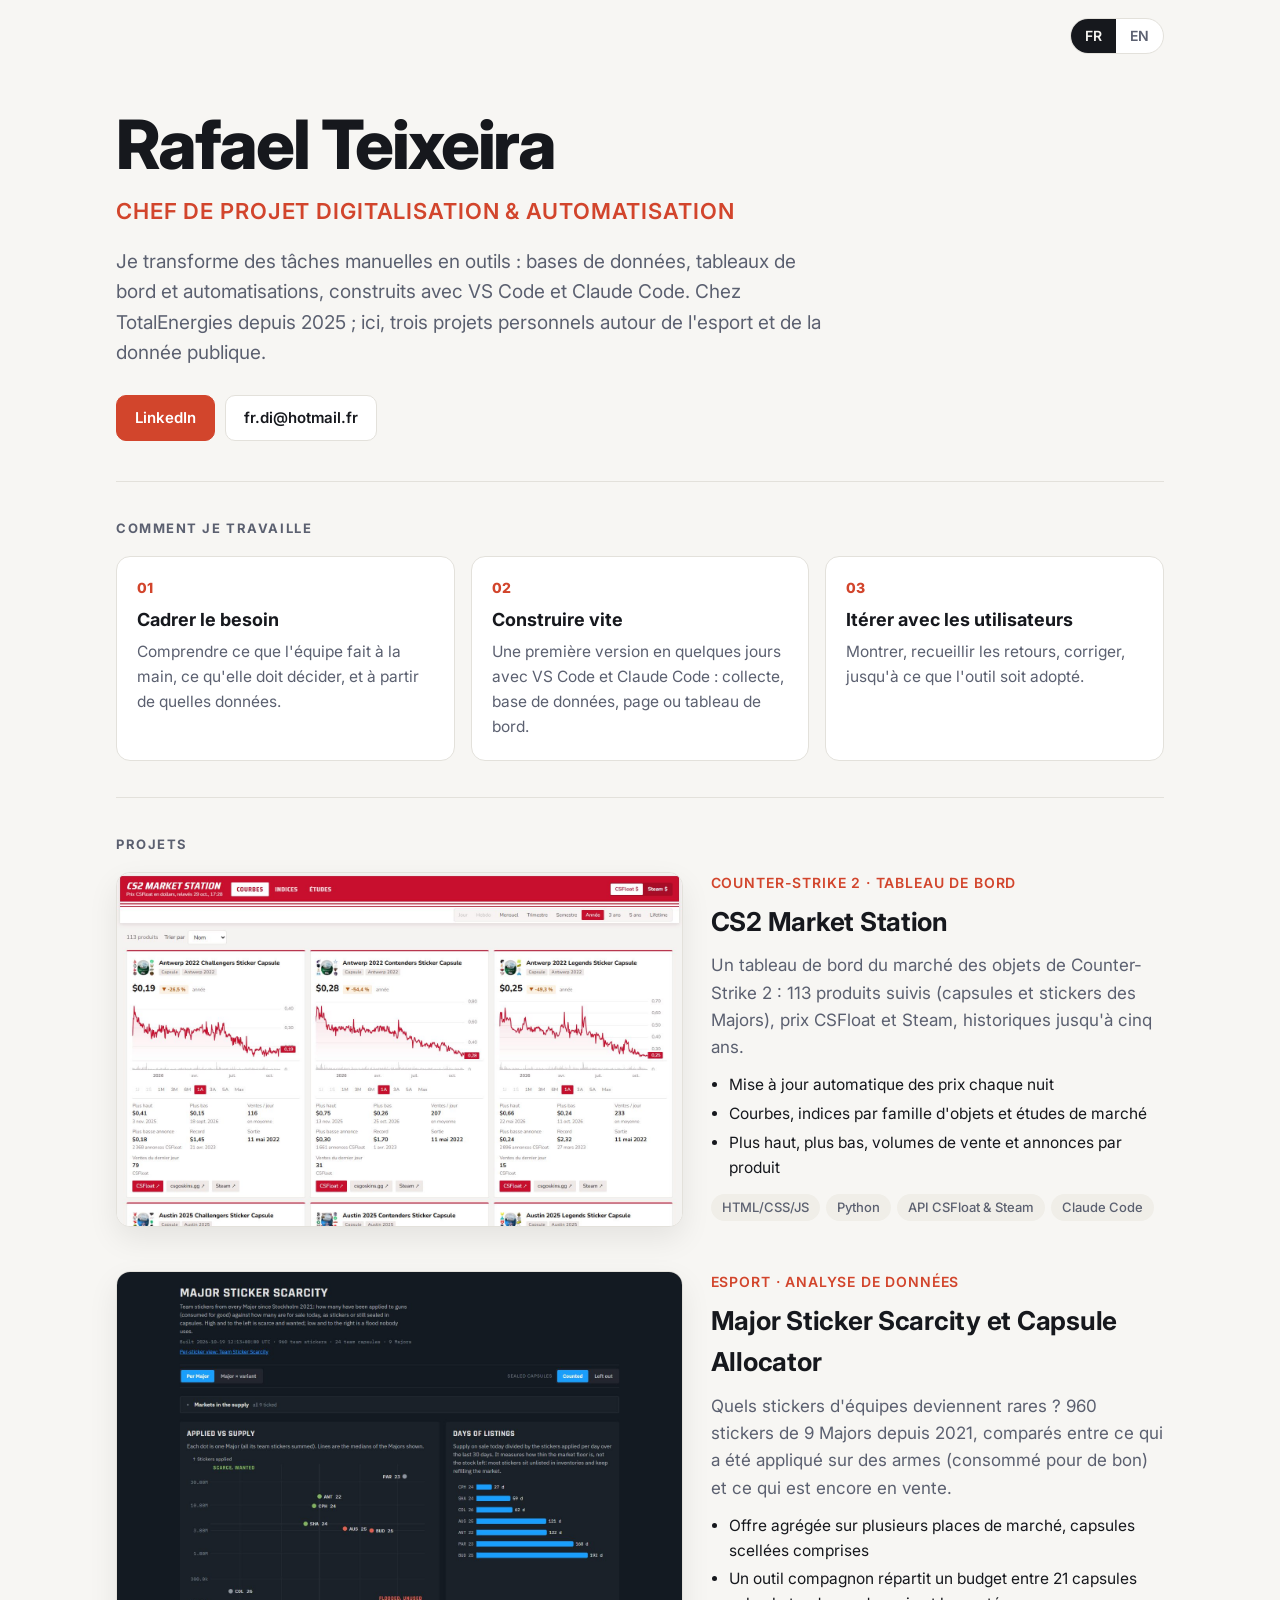
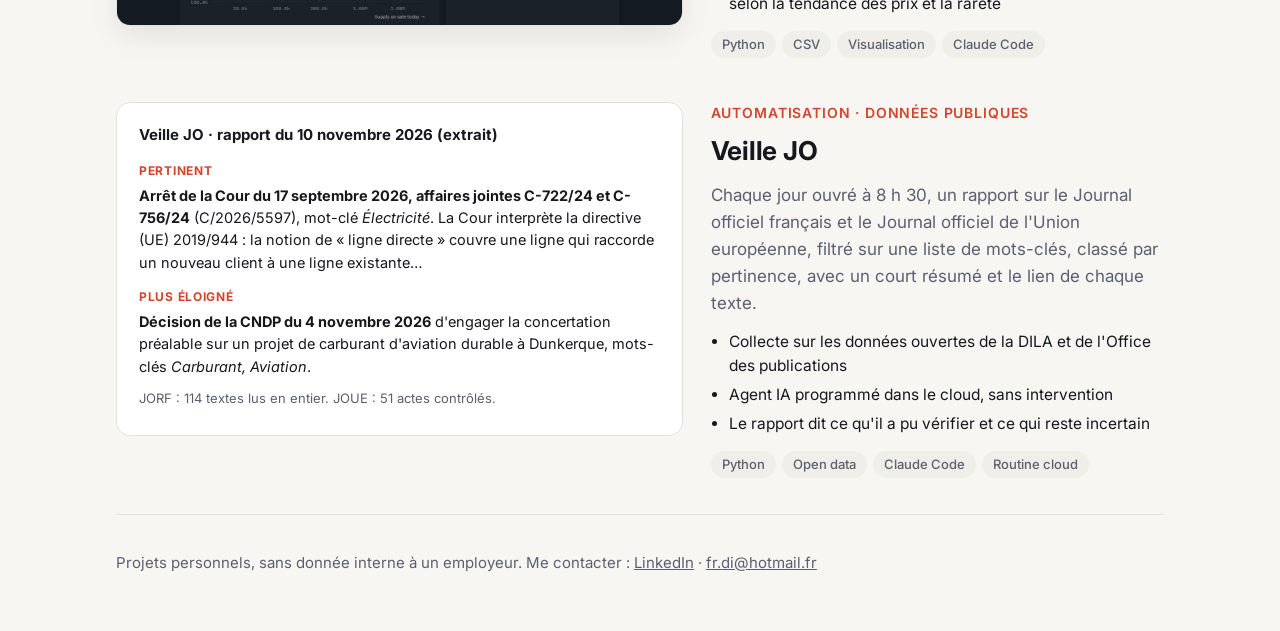
==== index.html @ 4a6031c8 "Portfolio : première version Co-Authored-By: Claude Opus 5.5 <noreply@anthropic.com>" ====
<!DOCTYPE html>
<html lang="fr">
<head>
<meta charset="utf-8">
<meta name="viewport" content="width=device-width, initial-scale=1">
<title>Rafael Teixeira, portfolio</title>
<meta name="description" content="Chef de projet Digitalisation & Automatisation : outils de données et d'automatisation construits avec VS Code et Claude Code.">
<link rel="preconnect" href="https://fonts.googleapis.com">
<link rel="preconnect" href="https://fonts.gstatic.com" crossorigin>
<link href="https://fonts.googleapis.com/css2?family=Inter:wght@400;500;600;700;800&display=swap" rel="stylesheet">
<style>
  :root {
    --bg: #f7f6f3; --surface: #ffffff; --ink: #16181d; --muted: #5b6070; --line: #e3e1db;
    --accent: #d2452c; --accent-ink: #ffffff; --chip: #f0eee8;
  }
  @media (prefers-color-scheme: dark) {
    :root { --bg: #111317; --surface: #191c22; --ink: #eceef2; --muted: #a2a8b6; --line: #2b2f38;
            --accent: #ff6b4f; --accent-ink: #16181d; --chip: #23272f; }
  }
  * { box-sizing: border-box; }
  html { -webkit-text-size-adjust: 100%; }
  body { margin: 0; background: var(--bg); color: var(--ink);
         font-family: Inter, system-ui, -apple-system, "Segoe UI", Roboto, Arial, sans-serif;
         font-size: 17px; line-height: 1.6; }
  a { color: inherit; }
  .wrap { max-width: 1080px; margin: 0 auto; padding: 0 16px; }

  html[lang="fr"] .en, html[lang="en"] .fr { display: none !important; }

  header.top { display: flex; justify-content: flex-end; padding-top: 18px; }
  .lang { display: inline-flex; border: 1px solid var(--line); border-radius: 999px; overflow: hidden; background: var(--surface); }
  .lang button { border: 0; background: transparent; color: var(--muted); font: inherit; font-size: 14px; font-weight: 600;
                 padding: 6px 14px; cursor: pointer; }
  .lang button[aria-pressed="true"] { background: var(--ink); color: var(--bg); }

  .hero { padding: 56px 0 40px; }
  .hero h1 { font-size: clamp(40px, 7vw, 68px); line-height: 1.02; margin: 0; letter-spacing: -0.03em; font-weight: 800; }
  .hero .role { font-size: clamp(18px, 2.4vw, 22px); color: var(--accent); font-weight: 600; margin: 14px 0 0; text-transform: uppercase; letter-spacing: 0.04em; }
  .hero p.pitch { max-width: 720px; color: var(--muted); font-size: 19px; margin: 18px 0 0; }
  .links { display: flex; flex-wrap: wrap; gap: 10px; margin-top: 26px; }
  .btn { display: inline-flex; align-items: center; gap: 8px; padding: 10px 18px; border-radius: 10px; text-decoration: none;
         font-weight: 600; font-size: 15px; border: 1px solid var(--line); background: var(--surface); }
  .btn.primary { background: var(--accent); color: var(--accent-ink); border-color: var(--accent); }

  h2 { font-size: 13px; text-transform: uppercase; letter-spacing: 0.12em; color: var(--muted); margin: 0 0 18px; font-weight: 700; }
  section { padding: 36px 0; border-top: 1px solid var(--line); }

  .steps { display: grid; grid-template-columns: repeat(3, 1fr); gap: 16px; }
  .step { background: var(--surface); border: 1px solid var(--line); border-radius: 14px; padding: 20px; }
  .step .n { font-weight: 800; color: var(--accent); font-size: 14px; }
  .step h3 { margin: 6px 0 6px; font-size: 18px; }
  .step p { margin: 0; color: var(--muted); font-size: 15.5px; }

  .project { display: grid; grid-template-columns: 1.25fr 1fr; gap: 28px; align-items: start; margin-bottom: 44px; }
  .project:last-child { margin-bottom: 0; }
  .shot { border-radius: 14px; overflow: hidden; border: 1px solid var(--line); background: var(--surface); box-shadow: 0 12px 30px rgba(0,0,0,.08); }
  .shot img { display: block; width: 100%; height: auto; }
  .project h3 { font-size: 26px; margin: 0; letter-spacing: -0.01em; }
  .project .tag { color: var(--accent); font-weight: 600; font-size: 14px; text-transform: uppercase; letter-spacing: .06em; margin: 0 0 6px; }
  .project p { margin: 10px 0 0; color: var(--muted); }
  .project ul { margin: 12px 0 0; padding-left: 18px; color: var(--ink); font-size: 15.5px; }
  .project li { margin-bottom: 4px; }
  .chips { display: flex; flex-wrap: wrap; gap: 6px; margin-top: 14px; }
  .chip { background: var(--chip); border-radius: 999px; padding: 3px 11px; font-size: 13px; font-weight: 500; color: var(--muted); }

  .report { background: var(--surface); border: 1px solid var(--line); border-radius: 14px; padding: 20px 22px; font-size: 14.5px; line-height: 1.55; }
  .report .h { font-weight: 700; font-size: 15px; margin-bottom: 8px; }
  .report .lvl { display: inline-block; font-size: 12px; font-weight: 700; text-transform: uppercase; letter-spacing: .06em;
                 color: var(--accent); margin: 8px 0 4px; }
  .report p { margin: 0 0 6px; color: var(--ink); }
  .report .meta { color: var(--muted); font-size: 13px; margin-top: 10px; }

  footer { padding: 36px 0 56px; border-top: 1px solid var(--line); color: var(--muted); font-size: 15px; }

  @media (max-width: 820px) {
    .steps { grid-template-columns: 1fr; }
    .project { grid-template-columns: 1fr; gap: 16px; }
    .hero { padding: 36px 0 28px; }
  }
</style>
</head>
<body>
<div class="wrap">

  <header class="top">
    <div class="lang" role="group" aria-label="Langue / Language">
      <button type="button" data-lang="fr" aria-pressed="true">FR</button>
      <button type="button" data-lang="en" aria-pressed="false">EN</button>
    </div>
  </header>

  <div class="hero">
    <h1>Rafael Teixeira</h1>
    <p class="role"><span class="fr">Chef de projet Digitalisation &amp; Automatisation</span><span class="en">Digitalisation &amp; Automation Project Manager</span></p>
    <p class="pitch">
      <span class="fr">Je transforme des tâches manuelles en outils : bases de données, tableaux de bord et automatisations, construits avec VS Code et Claude Code. Chez TotalEnergies depuis 2025 ; ici, trois projets personnels autour de l'esport et de la donnée publique.</span>
      <span class="en">I turn manual work into tools: databases, dashboards and automations, built with VS Code and Claude Code. At TotalEnergies since 2025; here are three personal projects around esports and public data.</span>
    </p>
    <div class="links">
      <a class="btn primary" href="https://www.linkedin.com/in/rafaelteixeira-sor" target="_blank" rel="noopener">LinkedIn</a>
      <a class="btn" href="mailto:fr.di@hotmail.fr">fr.di@hotmail.fr</a>
    </div>
  </div>

  <section>
    <h2><span class="fr">Comment je travaille</span><span class="en">How I work</span></h2>
    <div class="steps">
      <div class="step"><div class="n">01</div>
        <h3><span class="fr">Cadrer le besoin</span><span class="en">Scope the need</span></h3>
        <p><span class="fr">Comprendre ce que l'équipe fait à la main, ce qu'elle doit décider, et à partir de quelles données.</span><span class="en">Understand what the team does by hand, what it needs to decide, and from which data.</span></p></div>
      <div class="step"><div class="n">02</div>
        <h3><span class="fr">Construire vite</span><span class="en">Build fast</span></h3>
        <p><span class="fr">Une première version en quelques jours avec VS Code et Claude Code : collecte, base de données, page ou tableau de bord.</span><span class="en">A first version within days using VS Code and Claude Code: collection, database, page or dashboard.</span></p></div>
      <div class="step"><div class="n">03</div>
        <h3><span class="fr">Itérer avec les utilisateurs</span><span class="en">Iterate with users</span></h3>
        <p><span class="fr">Montrer, recueillir les retours, corriger, jusqu'à ce que l'outil soit adopté.</span><span class="en">Show it, collect feedback, fix, until the tool is adopted.</span></p></div>
    </div>
  </section>

  <section>
    <h2><span class="fr">Projets</span><span class="en">Projects</span></h2>

    <article class="project">
      <div class="shot"><img src="img/cs2-market-station.jpg" alt="CS2 Market Station : courbes de prix des capsules de stickers" loading="lazy" width="1440" height="900"></div>
      <div>
        <p class="tag">Counter-Strike 2 · <span class="fr">tableau de bord</span><span class="en">dashboard</span></p>
        <h3>CS2 Market Station</h3>
        <p><span class="fr">Un tableau de bord du marché des objets de Counter-Strike 2 : 113 produits suivis (capsules et stickers des Majors), prix CSFloat et Steam, historiques jusqu'à cinq ans.</span><span class="en">A market dashboard for Counter-Strike 2 items: 113 tracked products (Major capsules and stickers), CSFloat and Steam prices, history up to five years.</span></p>
        <ul>
          <li><span class="fr">Mise à jour automatique des prix chaque nuit</span><span class="en">Prices refreshed automatically every night</span></li>
          <li><span class="fr">Courbes, indices par famille d'objets et études de marché</span><span class="en">Charts, indices by item family and market studies</span></li>
          <li><span class="fr">Plus haut, plus bas, volumes de vente et annonces par produit</span><span class="en">High, low, sales volume and listings per product</span></li>
        </ul>
        <div class="chips"><span class="chip">HTML/CSS/JS</span><span class="chip">Python</span><span class="chip">API CSFloat &amp; Steam</span><span class="chip">Claude Code</span></div>
      </div>
    </article>

    <article class="project">
      <div class="shot"><img src="img/sticker-scarcity.jpg" alt="Major Sticker Scarcity : stickers appliqués contre offre en vente, par Major" loading="lazy" width="1440" height="900"></div>
      <div>
        <p class="tag">Esport · <span class="fr">analyse de données</span><span class="en">data analysis</span></p>
        <h3>Major Sticker Scarcity <span class="fr">et</span><span class="en">&amp;</span> Capsule Allocator</h3>
        <p><span class="fr">Quels stickers d'équipes deviennent rares ? 960 stickers de 9 Majors depuis 2021, comparés entre ce qui a été appliqué sur des armes (consommé pour de bon) et ce qui est encore en vente.</span><span class="en">Which team stickers are becoming scarce? 960 stickers from 9 Majors since 2021, comparing what has been applied to guns (consumed for good) with what is still for sale.</span></p>
        <ul>
          <li><span class="fr">Offre agrégée sur plusieurs places de marché, capsules scellées comprises</span><span class="en">Supply aggregated across several marketplaces, sealed capsules included</span></li>
          <li><span class="fr">Un outil compagnon répartit un budget entre 21 capsules selon la tendance des prix et la rareté</span><span class="en">A companion tool splits a budget across 21 capsules based on price trend and scarcity</span></li>
        </ul>
        <div class="chips"><span class="chip">Python</span><span class="chip">CSV</span><span class="chip"><span class="fr">Visualisation</span><span class="en">Data viz</span></span><span class="chip">Claude Code</span></div>
      </div>
    </article>

    <article class="project">
      <div class="report" aria-label="Extrait d'un rapport Veille JO">
        <div class="h">Veille JO · <span class="fr">rapport du 10 novembre 2026 (extrait)</span><span class="en">report of 10 November 2026 (excerpt, in French)</span></div>
        <div class="lvl"><span class="fr">Pertinent</span><span class="en">Relevant</span></div>
        <p><b>Arrêt de la Cour du 17 septembre 2026, affaires jointes C-722/24 et C-756/24</b> (C/2026/5597), mot-clé <i>Électricité</i>. La Cour interprète la directive (UE) 2019/944 : la notion de « ligne directe » couvre une ligne qui raccorde un nouveau client à une ligne existante…</p>
        <div class="lvl"><span class="fr">Plus éloigné</span><span class="en">Further away</span></div>
        <p><b>Décision de la CNDP du 4 novembre 2026</b> d'engager la concertation préalable sur un projet de carburant d'aviation durable à Dunkerque, mots-clés <i>Carburant, Aviation</i>.</p>
        <p class="meta"><span class="fr">JORF : 114 textes lus en entier. JOUE : 51 actes contrôlés.</span><span class="en">French Official Journal: 114 texts read in full. EU Official Journal: 51 acts checked.</span></p>
      </div>
      <div>
        <p class="tag"><span class="fr">Automatisation · données publiques</span><span class="en">Automation · public data</span></p>
        <h3>Veille JO</h3>
        <p><span class="fr">Chaque jour ouvré à 8 h 30, un rapport sur le Journal officiel français et le Journal officiel de l'Union européenne, filtré sur une liste de mots-clés, classé par pertinence, avec un court résumé et le lien de chaque texte.</span><span class="en">Every working day at 8:30, a report on the French and EU Official Journals, filtered on a keyword list, ranked by relevance, with a short summary and a link for each text.</span></p>
        <ul>
          <li><span class="fr">Collecte sur les données ouvertes de la DILA et de l'Office des publications</span><span class="en">Collected from DILA and Publications Office open data</span></li>
          <li><span class="fr">Agent IA programmé dans le cloud, sans intervention</span><span class="en">AI agent scheduled in the cloud, hands-off</span></li>
          <li><span class="fr">Le rapport dit ce qu'il a pu vérifier et ce qui reste incertain</span><span class="en">The report states what it could verify and what remains uncertain</span></li>
        </ul>
        <div class="chips"><span class="chip">Python</span><span class="chip">Open data</span><span class="chip">Claude Code</span><span class="chip"><span class="fr">Routine cloud</span><span class="en">Cloud routine</span></span></div>
      </div>
    </article>
  </section>

  <footer>
    <span class="fr">Projets personnels, sans donnée interne à un employeur. Me contacter : </span><span class="en">Personal projects, no employer data. Contact: </span>
    <a href="https://www.linkedin.com/in/rafaelteixeira-sor" target="_blank" rel="noopener">LinkedIn</a> · <a href="mailto:fr.di@hotmail.fr">fr.di@hotmail.fr</a>
  </footer>
</div>

<script>
  (function () {
    var root = document.documentElement;
    function setLang(l) {
      root.lang = l;
      document.querySelectorAll(".lang button").forEach(function (b) { b.setAttribute("aria-pressed", String(b.dataset.lang === l)); });
      try { localStorage.setItem("lang", l); } catch (e) {}
    }
    var start = new URLSearchParams(location.search).get("lang");
    if (!start) { try { start = localStorage.getItem("lang"); } catch (e) {} }
    if (start === "en" || start === "fr") setLang(start);
    document.querySelectorAll(".lang button").forEach(function (b) { b.addEventListener("click", function () { setLang(b.dataset.lang); }); });
  })();
</script>
</body>
</html>
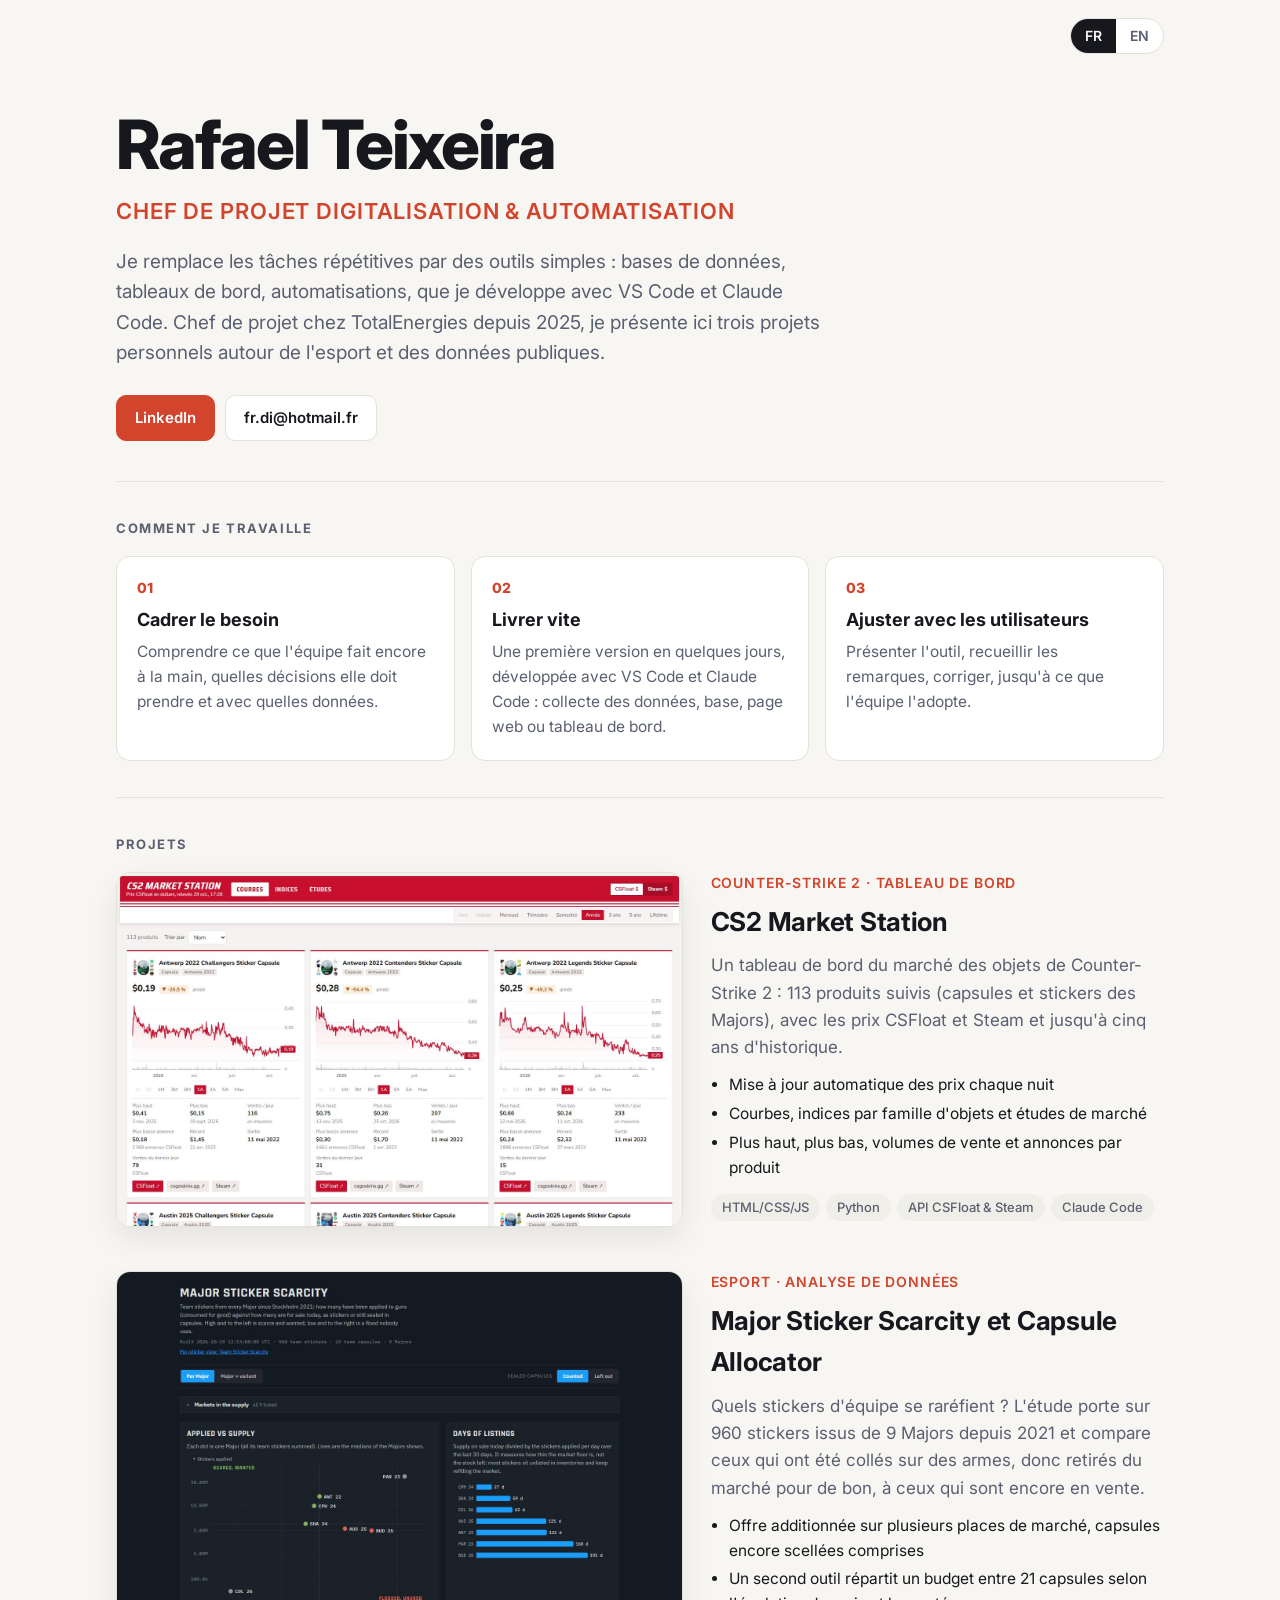
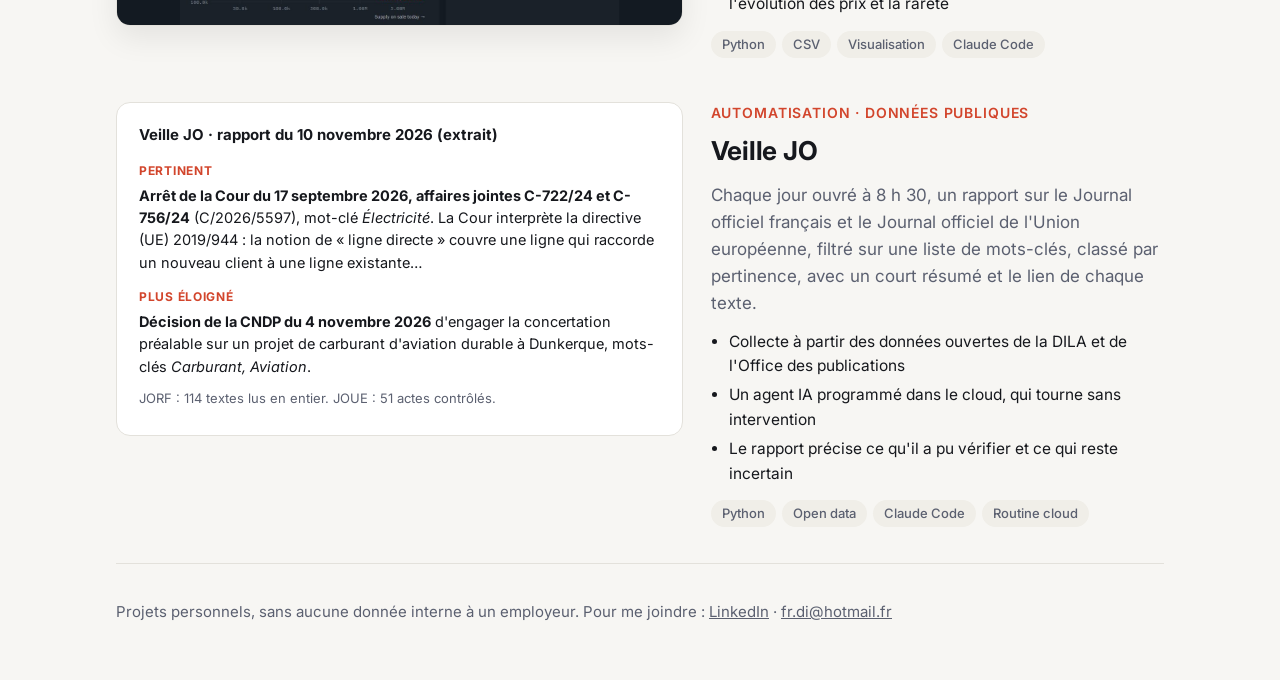
==== commit 9ba5a785: "Portfolio : textes français réécrits Co-Authored-By: Claude Opus 5.5 <noreply@anthropic.com>" ====
--- a/index.html
+++ b/index.html
@@ -4,7 +4,7 @@
 <meta charset="utf-8">
 <meta name="viewport" content="width=device-width, initial-scale=1">
 <title>Rafael Teixeira, portfolio</title>
-<meta name="description" content="Chef de projet Digitalisation & Automatisation : outils de données et d'automatisation construits avec VS Code et Claude Code.">
+<meta name="description" content="Chef de projet Digitalisation & Automatisation. Bases de données, tableaux de bord et automatisations développés avec VS Code et Claude Code.">
 <link rel="preconnect" href="https://fonts.googleapis.com">
 <link rel="preconnect" href="https://fonts.gstatic.com" crossorigin>
 <link href="https://fonts.googleapis.com/css2?family=Inter:wght@400;500;600;700;800&display=swap" rel="stylesheet">
@@ -93,7 +93,7 @@
     <h1>Rafael Teixeira</h1>
     <p class="role"><span class="fr">Chef de projet Digitalisation &amp; Automatisation</span><span class="en">Digitalisation &amp; Automation Project Manager</span></p>
     <p class="pitch">
-      <span class="fr">Je transforme des tâches manuelles en outils : bases de données, tableaux de bord et automatisations, construits avec VS Code et Claude Code. Chez TotalEnergies depuis 2025 ; ici, trois projets personnels autour de l'esport et de la donnée publique.</span>
+      <span class="fr">Je remplace les tâches répétitives par des outils simples : bases de données, tableaux de bord, automatisations, que je développe avec VS Code et Claude Code. Chef de projet chez TotalEnergies depuis 2025, je présente ici trois projets personnels autour de l'esport et des données publiques.</span>
       <span class="en">I turn manual work into tools: databases, dashboards and automations, built with VS Code and Claude Code. At TotalEnergies since 2025; here are three personal projects around esports and public data.</span>
     </p>
     <div class="links">
@@ -107,13 +107,13 @@
     <div class="steps">
       <div class="step"><div class="n">01</div>
         <h3><span class="fr">Cadrer le besoin</span><span class="en">Scope the need</span></h3>
-        <p><span class="fr">Comprendre ce que l'équipe fait à la main, ce qu'elle doit décider, et à partir de quelles données.</span><span class="en">Understand what the team does by hand, what it needs to decide, and from which data.</span></p></div>
+        <p><span class="fr">Comprendre ce que l'équipe fait encore à la main, quelles décisions elle doit prendre et avec quelles données.</span><span class="en">Understand what the team does by hand, what it needs to decide, and from which data.</span></p></div>
       <div class="step"><div class="n">02</div>
-        <h3><span class="fr">Construire vite</span><span class="en">Build fast</span></h3>
-        <p><span class="fr">Une première version en quelques jours avec VS Code et Claude Code : collecte, base de données, page ou tableau de bord.</span><span class="en">A first version within days using VS Code and Claude Code: collection, database, page or dashboard.</span></p></div>
+        <h3><span class="fr">Livrer vite</span><span class="en">Build fast</span></h3>
+        <p><span class="fr">Une première version en quelques jours, développée avec VS Code et Claude Code : collecte des données, base, page web ou tableau de bord.</span><span class="en">A first version within days using VS Code and Claude Code: collection, database, page or dashboard.</span></p></div>
       <div class="step"><div class="n">03</div>
-        <h3><span class="fr">Itérer avec les utilisateurs</span><span class="en">Iterate with users</span></h3>
-        <p><span class="fr">Montrer, recueillir les retours, corriger, jusqu'à ce que l'outil soit adopté.</span><span class="en">Show it, collect feedback, fix, until the tool is adopted.</span></p></div>
+        <h3><span class="fr">Ajuster avec les utilisateurs</span><span class="en">Iterate with users</span></h3>
+        <p><span class="fr">Présenter l'outil, recueillir les remarques, corriger, jusqu'à ce que l'équipe l'adopte.</span><span class="en">Show it, collect feedback, fix, until the tool is adopted.</span></p></div>
     </div>
   </section>
 
@@ -125,7 +125,7 @@
       <div>
         <p class="tag">Counter-Strike 2 · <span class="fr">tableau de bord</span><span class="en">dashboard</span></p>
         <h3>CS2 Market Station</h3>
-        <p><span class="fr">Un tableau de bord du marché des objets de Counter-Strike 2 : 113 produits suivis (capsules et stickers des Majors), prix CSFloat et Steam, historiques jusqu'à cinq ans.</span><span class="en">A market dashboard for Counter-Strike 2 items: 113 tracked products (Major capsules and stickers), CSFloat and Steam prices, history up to five years.</span></p>
+        <p><span class="fr">Un tableau de bord du marché des objets de Counter-Strike 2 : 113 produits suivis (capsules et stickers des Majors), avec les prix CSFloat et Steam et jusqu'à cinq ans d'historique.</span><span class="en">A market dashboard for Counter-Strike 2 items: 113 tracked products (Major capsules and stickers), CSFloat and Steam prices, history up to five years.</span></p>
         <ul>
           <li><span class="fr">Mise à jour automatique des prix chaque nuit</span><span class="en">Prices refreshed automatically every night</span></li>
           <li><span class="fr">Courbes, indices par famille d'objets et études de marché</span><span class="en">Charts, indices by item family and market studies</span></li>
@@ -140,10 +140,10 @@
       <div>
         <p class="tag">Esport · <span class="fr">analyse de données</span><span class="en">data analysis</span></p>
         <h3>Major Sticker Scarcity <span class="fr">et</span><span class="en">&amp;</span> Capsule Allocator</h3>
-        <p><span class="fr">Quels stickers d'équipes deviennent rares ? 960 stickers de 9 Majors depuis 2021, comparés entre ce qui a été appliqué sur des armes (consommé pour de bon) et ce qui est encore en vente.</span><span class="en">Which team stickers are becoming scarce? 960 stickers from 9 Majors since 2021, comparing what has been applied to guns (consumed for good) with what is still for sale.</span></p>
+        <p><span class="fr">Quels stickers d'équipe se raréfient ? L'étude porte sur 960 stickers issus de 9 Majors depuis 2021 et compare ceux qui ont été collés sur des armes, donc retirés du marché pour de bon, à ceux qui sont encore en vente.</span><span class="en">Which team stickers are becoming scarce? 960 stickers from 9 Majors since 2021, comparing what has been applied to guns (consumed for good) with what is still for sale.</span></p>
         <ul>
-          <li><span class="fr">Offre agrégée sur plusieurs places de marché, capsules scellées comprises</span><span class="en">Supply aggregated across several marketplaces, sealed capsules included</span></li>
-          <li><span class="fr">Un outil compagnon répartit un budget entre 21 capsules selon la tendance des prix et la rareté</span><span class="en">A companion tool splits a budget across 21 capsules based on price trend and scarcity</span></li>
+          <li><span class="fr">Offre additionnée sur plusieurs places de marché, capsules encore scellées comprises</span><span class="en">Supply aggregated across several marketplaces, sealed capsules included</span></li>
+          <li><span class="fr">Un second outil répartit un budget entre 21 capsules selon l'évolution des prix et la rareté</span><span class="en">A companion tool splits a budget across 21 capsules based on price trend and scarcity</span></li>
         </ul>
         <div class="chips"><span class="chip">Python</span><span class="chip">CSV</span><span class="chip"><span class="fr">Visualisation</span><span class="en">Data viz</span></span><span class="chip">Claude Code</span></div>
       </div>
@@ -163,9 +163,9 @@
         <h3>Veille JO</h3>
         <p><span class="fr">Chaque jour ouvré à 8 h 30, un rapport sur le Journal officiel français et le Journal officiel de l'Union européenne, filtré sur une liste de mots-clés, classé par pertinence, avec un court résumé et le lien de chaque texte.</span><span class="en">Every working day at 8:30, a report on the French and EU Official Journals, filtered on a keyword list, ranked by relevance, with a short summary and a link for each text.</span></p>
         <ul>
-          <li><span class="fr">Collecte sur les données ouvertes de la DILA et de l'Office des publications</span><span class="en">Collected from DILA and Publications Office open data</span></li>
-          <li><span class="fr">Agent IA programmé dans le cloud, sans intervention</span><span class="en">AI agent scheduled in the cloud, hands-off</span></li>
-          <li><span class="fr">Le rapport dit ce qu'il a pu vérifier et ce qui reste incertain</span><span class="en">The report states what it could verify and what remains uncertain</span></li>
+          <li><span class="fr">Collecte à partir des données ouvertes de la DILA et de l'Office des publications</span><span class="en">Collected from DILA and Publications Office open data</span></li>
+          <li><span class="fr">Un agent IA programmé dans le cloud, qui tourne sans intervention</span><span class="en">AI agent scheduled in the cloud, hands-off</span></li>
+          <li><span class="fr">Le rapport précise ce qu'il a pu vérifier et ce qui reste incertain</span><span class="en">The report states what it could verify and what remains uncertain</span></li>
         </ul>
         <div class="chips"><span class="chip">Python</span><span class="chip">Open data</span><span class="chip">Claude Code</span><span class="chip"><span class="fr">Routine cloud</span><span class="en">Cloud routine</span></span></div>
       </div>
@@ -173,7 +173,7 @@
   </section>
 
   <footer>
-    <span class="fr">Projets personnels, sans donnée interne à un employeur. Me contacter : </span><span class="en">Personal projects, no employer data. Contact: </span>
+    <span class="fr">Projets personnels, sans aucune donnée interne à un employeur. Pour me joindre : </span><span class="en">Personal projects, no employer data. Contact: </span>
     <a href="https://www.linkedin.com/in/rafaelteixeira-sor" target="_blank" rel="noopener">LinkedIn</a> · <a href="mailto:fr.di@hotmail.fr">fr.di@hotmail.fr</a>
   </footer>
 </div>
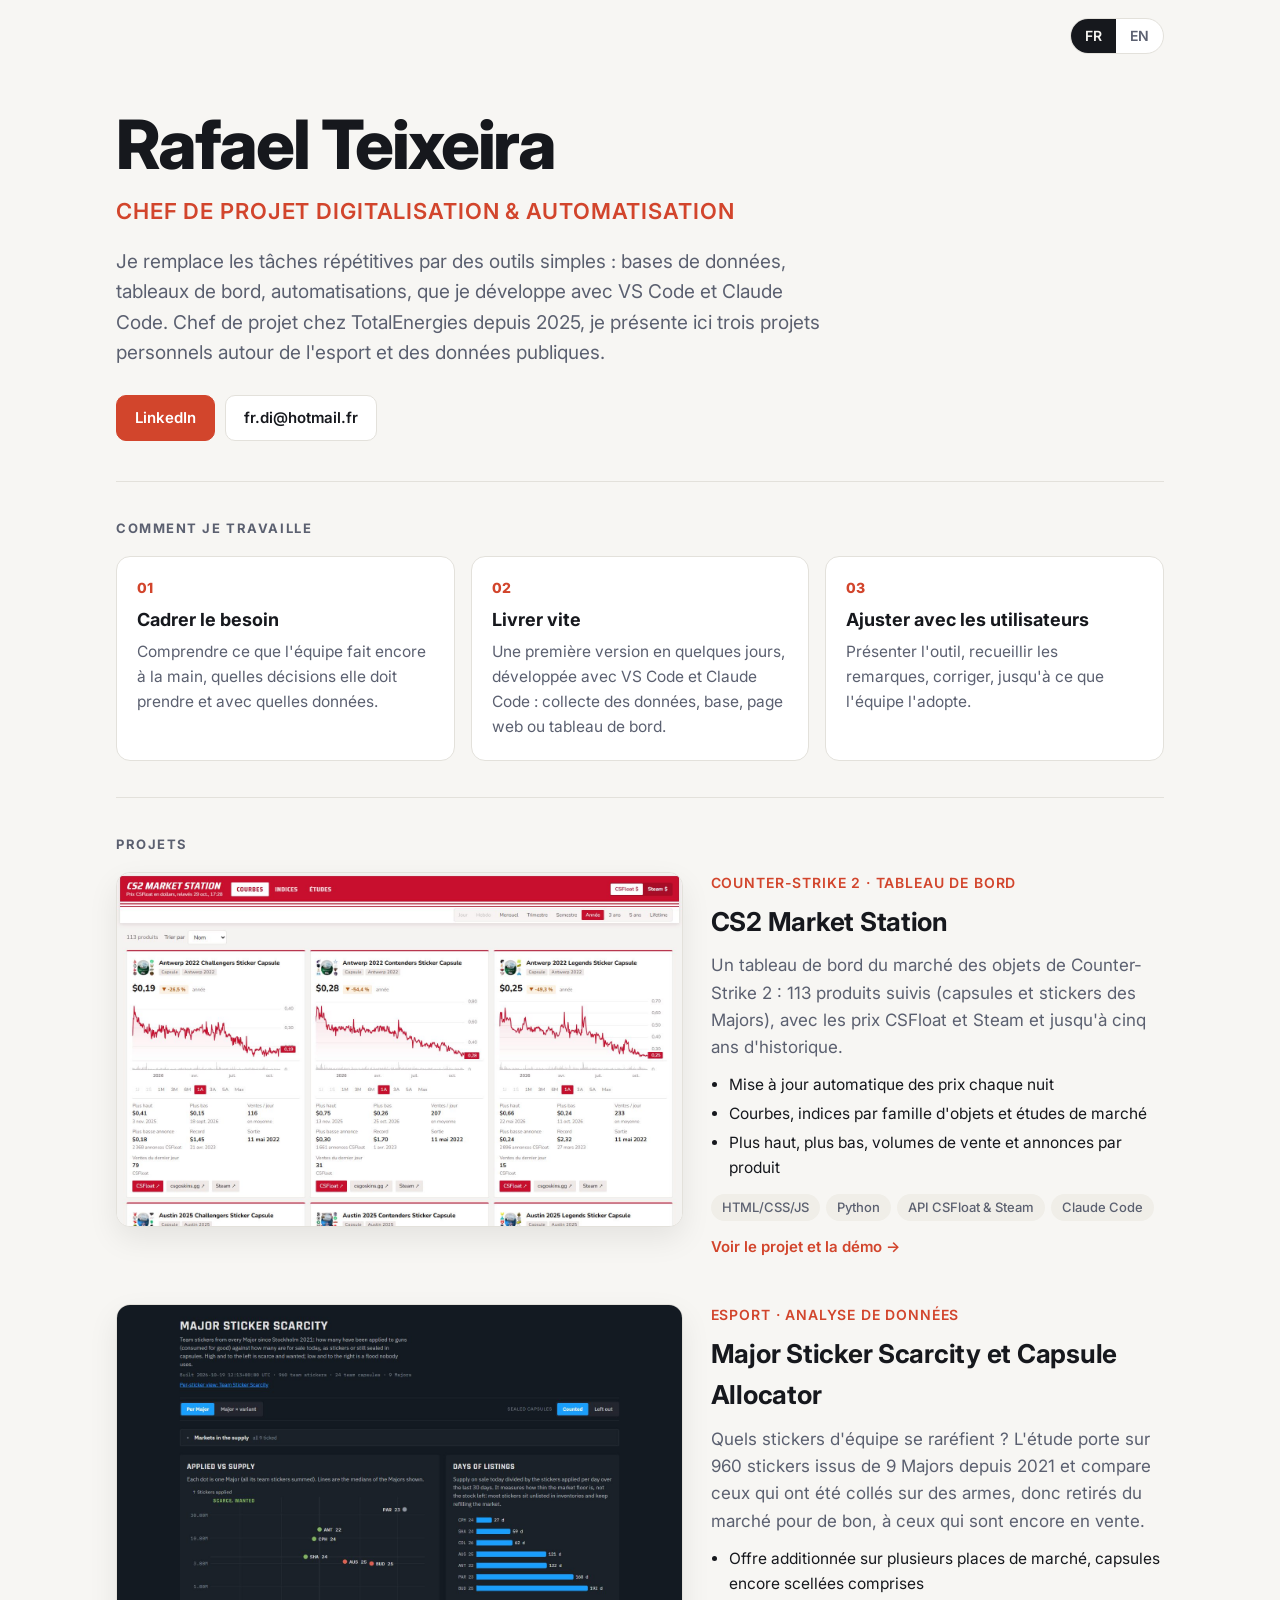
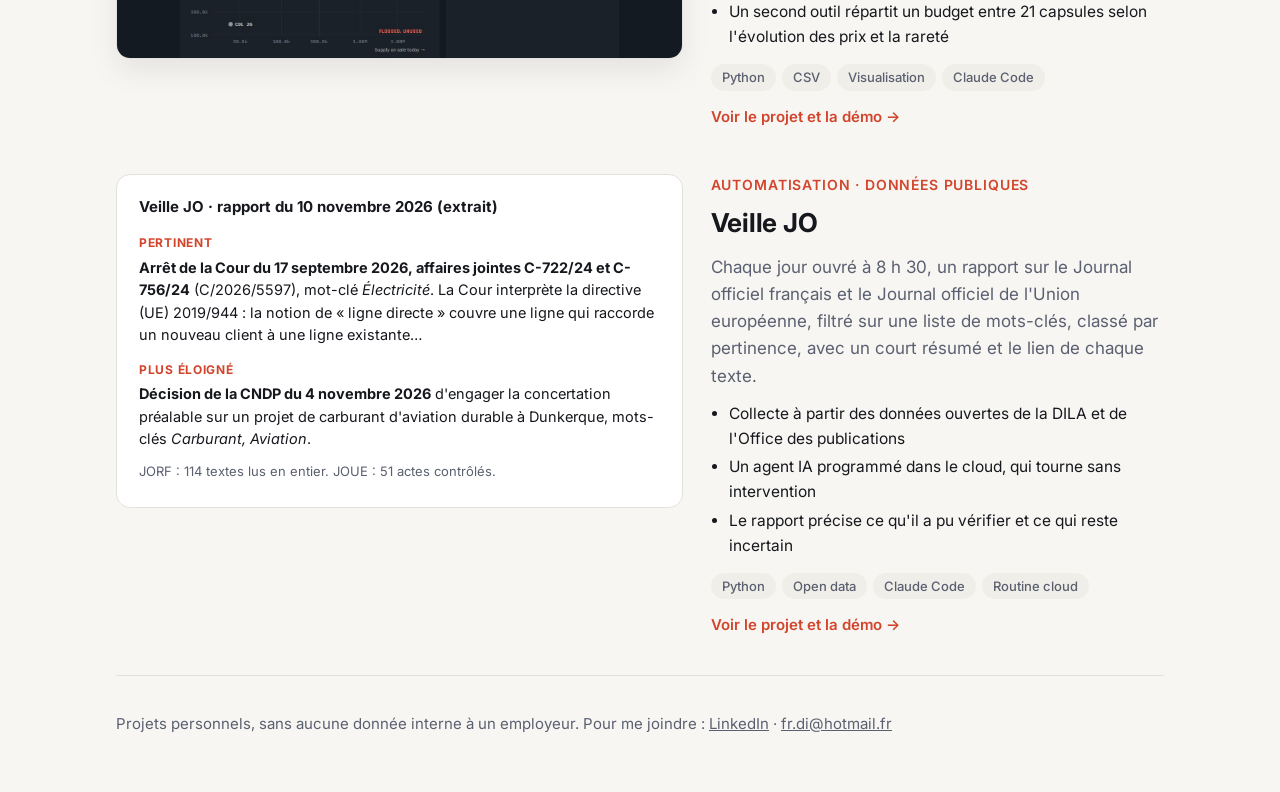
==== commit 9ab43301: "Portfolio : pages projet et démos figées des quatre outils Co-Authored-By: Claude Opus 5.5 <noreply@" ====
--- a/index.html
+++ b/index.html
@@ -51,8 +51,15 @@
   .step h3 { margin: 6px 0 6px; font-size: 18px; }
   .step p { margin: 0; color: var(--muted); font-size: 15.5px; }
 
-  .project { display: grid; grid-template-columns: 1.25fr 1fr; gap: 28px; align-items: start; margin-bottom: 44px; }
+  .project { position: relative; display: grid; grid-template-columns: 1.25fr 1fr; gap: 28px; align-items: start; margin-bottom: 44px; }
   .project:last-child { margin-bottom: 0; }
+  .project h3 a { text-decoration: none; }
+  .project h3 a::after { content: ""; position: absolute; inset: -8px; border-radius: 18px; }
+  .project h3 a:focus-visible { outline: none; }
+  .project h3 a:focus-visible::after { outline: 2px solid var(--accent); outline-offset: 2px; }
+  .project:hover .shot, .project:hover .report { box-shadow: 0 16px 36px rgba(0,0,0,.14); }
+  .project:hover .more { text-decoration: underline; }
+  .more { display: inline-block; margin-top: 14px; color: var(--accent); font-weight: 600; font-size: 15px; }
   .shot { border-radius: 14px; overflow: hidden; border: 1px solid var(--line); background: var(--surface); box-shadow: 0 12px 30px rgba(0,0,0,.08); }
   .shot img { display: block; width: 100%; height: auto; }
   .project h3 { font-size: 26px; margin: 0; letter-spacing: -0.01em; }
@@ -124,7 +131,7 @@
       <div class="shot"><img src="img/cs2-market-station.jpg" alt="CS2 Market Station : courbes de prix des capsules de stickers" loading="lazy" width="1440" height="900"></div>
       <div>
         <p class="tag">Counter-Strike 2 · <span class="fr">tableau de bord</span><span class="en">dashboard</span></p>
-        <h3>CS2 Market Station</h3>
+        <h3><a href="projets/cs2-market-station.html">CS2 Market Station</a></h3>
         <p><span class="fr">Un tableau de bord du marché des objets de Counter-Strike 2 : 113 produits suivis (capsules et stickers des Majors), avec les prix CSFloat et Steam et jusqu'à cinq ans d'historique.</span><span class="en">A market dashboard for Counter-Strike 2 items: 113 tracked products (Major capsules and stickers), CSFloat and Steam prices, history up to five years.</span></p>
         <ul>
           <li><span class="fr">Mise à jour automatique des prix chaque nuit</span><span class="en">Prices refreshed automatically every night</span></li>
@@ -132,6 +139,7 @@
           <li><span class="fr">Plus haut, plus bas, volumes de vente et annonces par produit</span><span class="en">High, low, sales volume and listings per product</span></li>
         </ul>
         <div class="chips"><span class="chip">HTML/CSS/JS</span><span class="chip">Python</span><span class="chip">API CSFloat &amp; Steam</span><span class="chip">Claude Code</span></div>
+        <span class="more"><span class="fr">Voir le projet et la démo</span><span class="en">See the project and demo</span> &rarr;</span>
       </div>
     </article>
 
@@ -139,13 +147,14 @@
       <div class="shot"><img src="img/sticker-scarcity.jpg" alt="Major Sticker Scarcity : stickers appliqués contre offre en vente, par Major" loading="lazy" width="1440" height="900"></div>
       <div>
         <p class="tag">Esport · <span class="fr">analyse de données</span><span class="en">data analysis</span></p>
-        <h3>Major Sticker Scarcity <span class="fr">et</span><span class="en">&amp;</span> Capsule Allocator</h3>
+        <h3><a href="projets/sticker-scarcity.html">Major Sticker Scarcity <span class="fr">et</span><span class="en">&amp;</span> Capsule Allocator</a></h3>
         <p><span class="fr">Quels stickers d'équipe se raréfient ? L'étude porte sur 960 stickers issus de 9 Majors depuis 2021 et compare ceux qui ont été collés sur des armes, donc retirés du marché pour de bon, à ceux qui sont encore en vente.</span><span class="en">Which team stickers are becoming scarce? 960 stickers from 9 Majors since 2021, comparing what has been applied to guns (consumed for good) with what is still for sale.</span></p>
         <ul>
           <li><span class="fr">Offre additionnée sur plusieurs places de marché, capsules encore scellées comprises</span><span class="en">Supply aggregated across several marketplaces, sealed capsules included</span></li>
           <li><span class="fr">Un second outil répartit un budget entre 21 capsules selon l'évolution des prix et la rareté</span><span class="en">A companion tool splits a budget across 21 capsules based on price trend and scarcity</span></li>
         </ul>
         <div class="chips"><span class="chip">Python</span><span class="chip">CSV</span><span class="chip"><span class="fr">Visualisation</span><span class="en">Data viz</span></span><span class="chip">Claude Code</span></div>
+        <span class="more"><span class="fr">Voir le projet et la démo</span><span class="en">See the project and demo</span> &rarr;</span>
       </div>
     </article>
 
@@ -160,7 +169,7 @@
       </div>
       <div>
         <p class="tag"><span class="fr">Automatisation · données publiques</span><span class="en">Automation · public data</span></p>
-        <h3>Veille JO</h3>
+        <h3><a href="projets/veille-jo.html">Veille JO</a></h3>
         <p><span class="fr">Chaque jour ouvré à 8 h 30, un rapport sur le Journal officiel français et le Journal officiel de l'Union européenne, filtré sur une liste de mots-clés, classé par pertinence, avec un court résumé et le lien de chaque texte.</span><span class="en">Every working day at 8:30, a report on the French and EU Official Journals, filtered on a keyword list, ranked by relevance, with a short summary and a link for each text.</span></p>
         <ul>
           <li><span class="fr">Collecte à partir des données ouvertes de la DILA et de l'Office des publications</span><span class="en">Collected from DILA and Publications Office open data</span></li>
@@ -168,6 +177,7 @@
           <li><span class="fr">Le rapport précise ce qu'il a pu vérifier et ce qui reste incertain</span><span class="en">The report states what it could verify and what remains uncertain</span></li>
         </ul>
         <div class="chips"><span class="chip">Python</span><span class="chip">Open data</span><span class="chip">Claude Code</span><span class="chip"><span class="fr">Routine cloud</span><span class="en">Cloud routine</span></span></div>
+        <span class="more"><span class="fr">Voir le projet et la démo</span><span class="en">See the project and demo</span> &rarr;</span>
       </div>
     </article>
   </section>
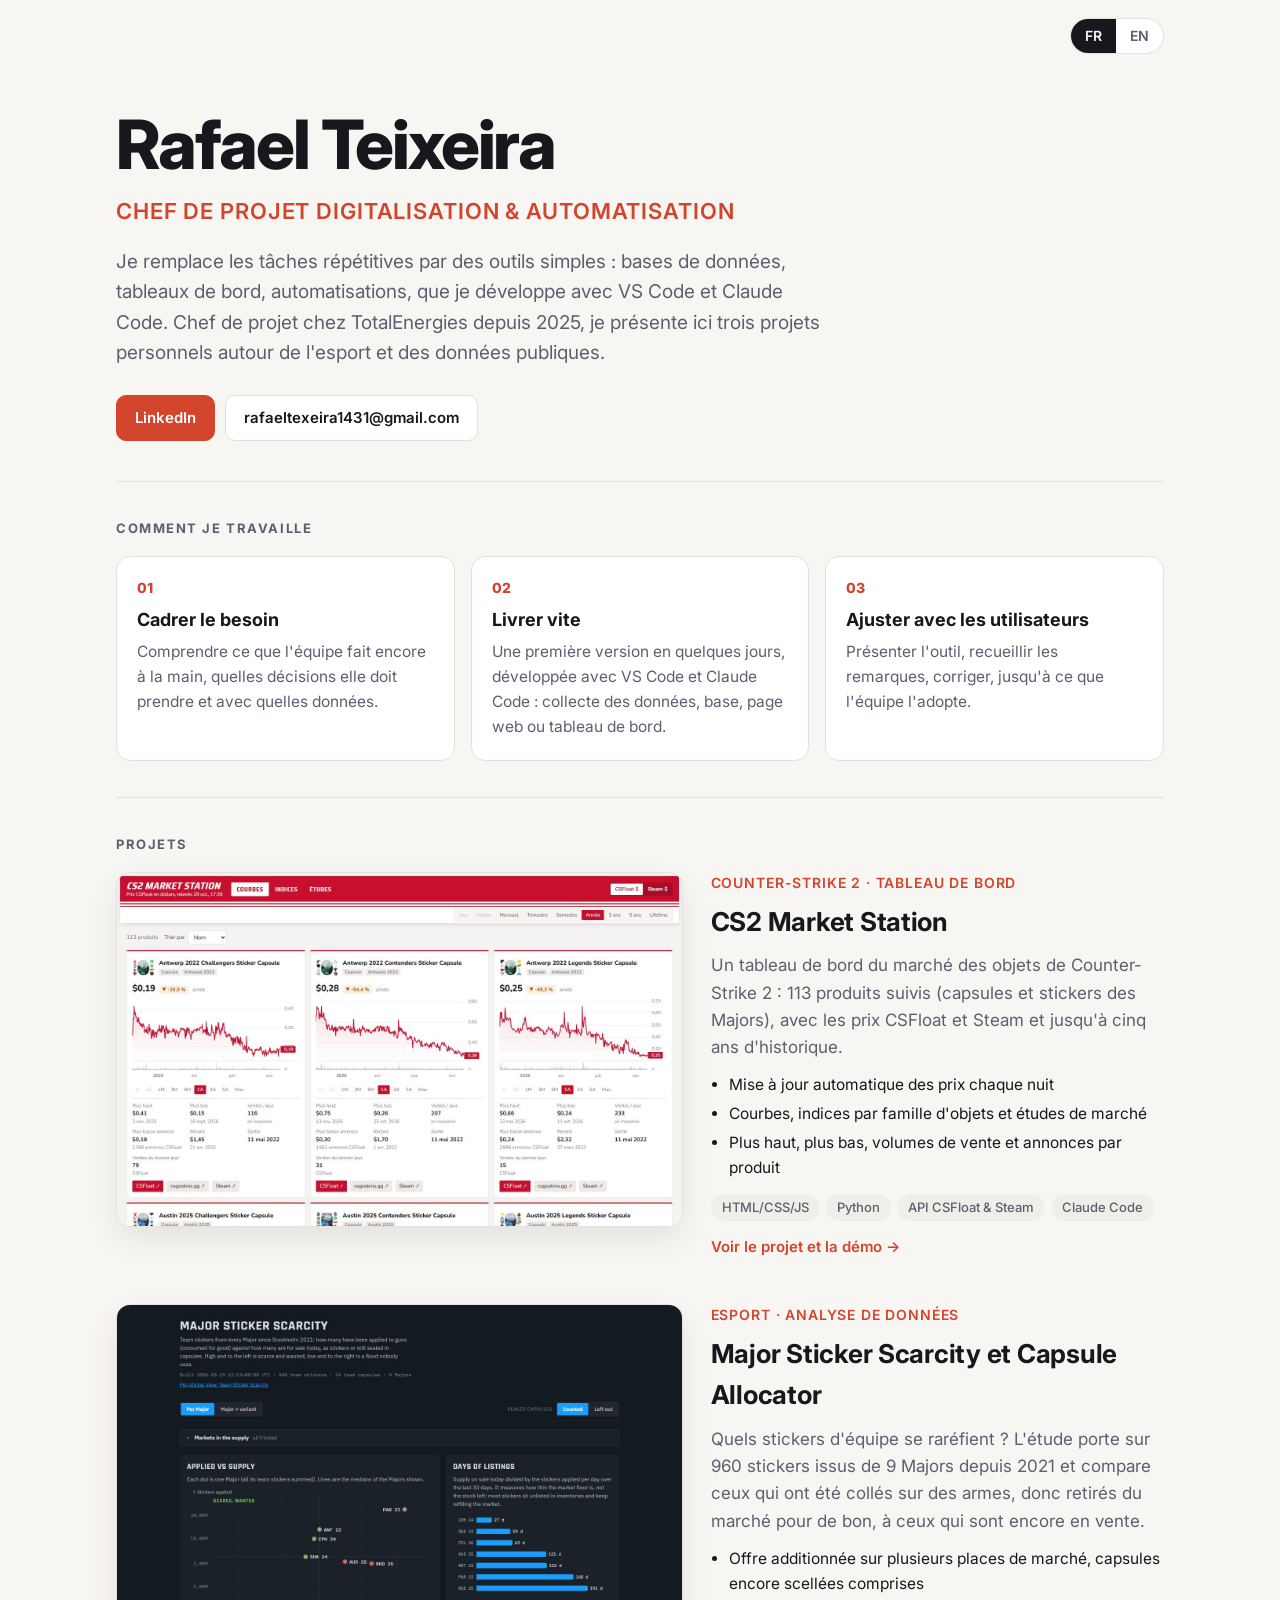
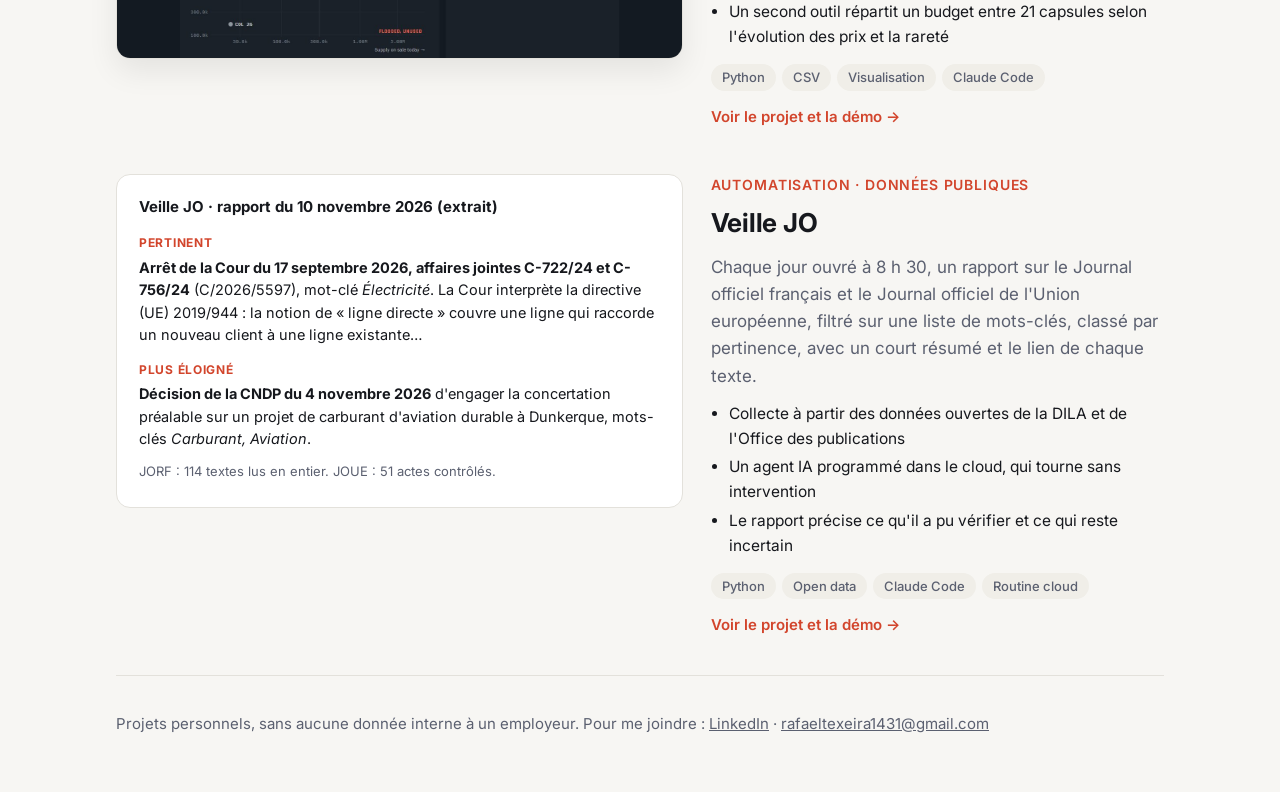
==== commit f24d8ead: "Portfolio : adresse e-mail pro Co-Authored-By: Claude Opus 5.5 <noreply@anthropic.com>" ====
--- a/index.html
+++ b/index.html
@@ -105,7 +105,7 @@
     </p>
     <div class="links">
       <a class="btn primary" href="https://www.linkedin.com/in/rafaelteixeira-sor" target="_blank" rel="noopener">LinkedIn</a>
-      <a class="btn" href="mailto:fr.di@hotmail.fr">fr.di@hotmail.fr</a>
+      <a class="btn" href="mailto:rafaeltexeira1431@gmail.com">rafaeltexeira1431@gmail.com</a>
     </div>
   </div>
 
@@ -184,7 +184,7 @@
 
   <footer>
     <span class="fr">Projets personnels, sans aucune donnée interne à un employeur. Pour me joindre : </span><span class="en">Personal projects, no employer data. Contact: </span>
-    <a href="https://www.linkedin.com/in/rafaelteixeira-sor" target="_blank" rel="noopener">LinkedIn</a> · <a href="mailto:fr.di@hotmail.fr">fr.di@hotmail.fr</a>
+    <a href="https://www.linkedin.com/in/rafaelteixeira-sor" target="_blank" rel="noopener">LinkedIn</a> · <a href="mailto:rafaeltexeira1431@gmail.com">rafaeltexeira1431@gmail.com</a>
   </footer>
 </div>
 
